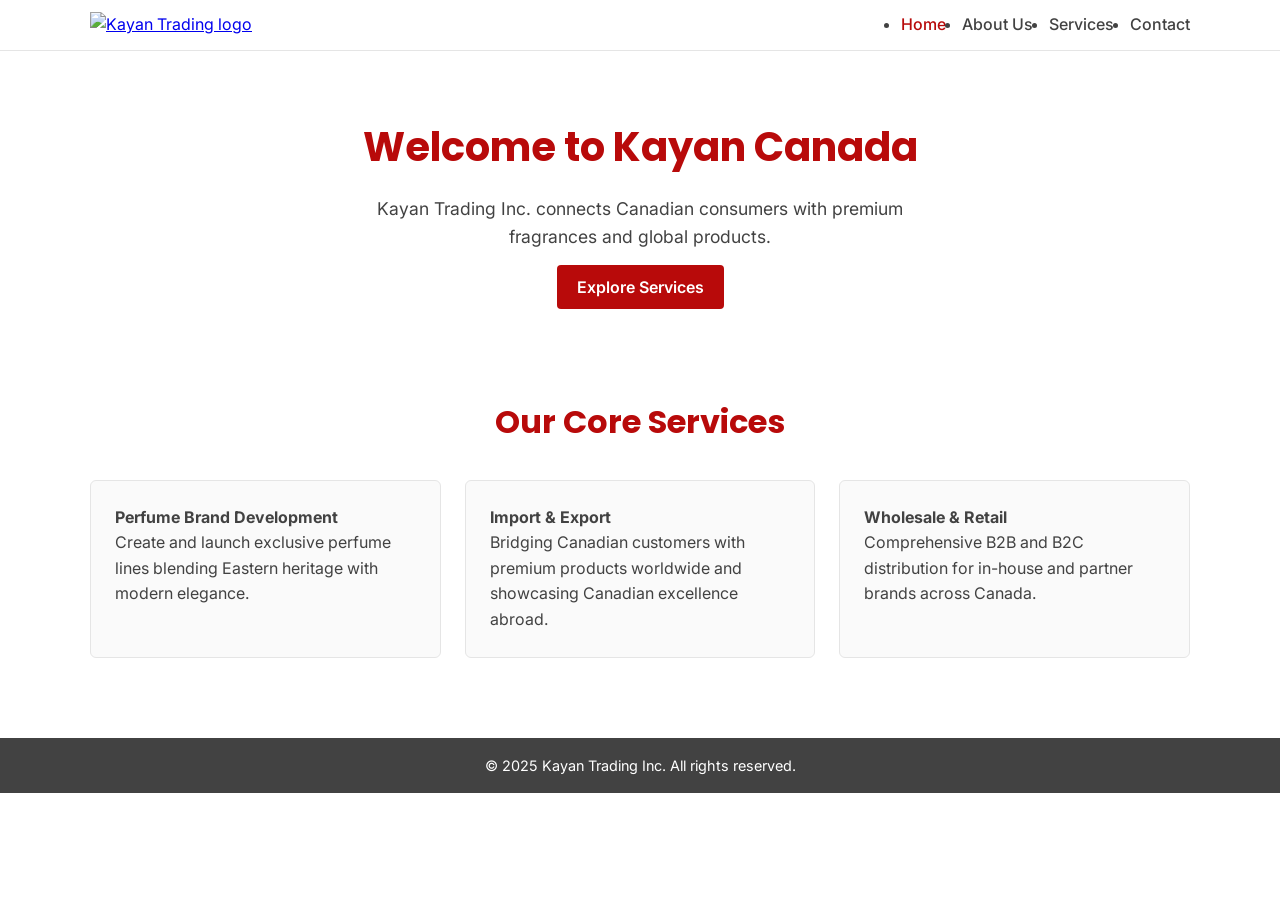
==== index.html @ 9bb763a8 "Organize site: move stylesheet to assets/css, add README" ====
<!DOCTYPE html>
<html lang="en">
<head>
  <meta charset="UTF-8">
  <title>Kayan Trading Inc. – Home</title>
  <meta name="description" content="Premium perfumes, import, export, wholesale & retail in Canada.">
  <meta name="viewport" content="width=device-width, initial-scale=1">
  <link rel="preconnect" href="https://fonts.gstatic.com">
  <link href="https://fonts.googleapis.com/css2?family=Poppins:wght@600&family=Inter:wght@400;500&display=swap" rel="stylesheet">
  <link rel="stylesheet" href="assets/css/style.css">
</head>
<body>
<header>
  <div class="container navbar">
    <a href="index.html"><img src="logo-kayan.PNG" alt="Kayan Trading logo" height="48"></a>

    <input type="checkbox" id="menu-toggle">
    <label for="menu-toggle" class="burger" aria-label="Menu">&#9776;</label>

    <ul class="nav-links">
      <li><a href="index.html" class="active">Home</a></li>
      <li><a href="about.html">About&nbsp;Us</a></li>
      <li><a href="services.html">Services</a></li>
      <li><a href="contact.html">Contact</a></li>
    </ul>
  </div>
</header>

<main>
  <section class="hero container">
    <h1>Welcome to <span>Kayan Canada</span></h1>
    <p>Kayan Trading Inc. connects Canadian consumers with premium fragrances and global products.</p>
    <a href="services.html" class="btn-primary">Explore Services</a>
  </section>

  <section class="section">
    <div class="container">
      <h2>Our Core Services</h2>
      <div class="cards">
        <div class="card">
          <strong>Perfume Brand Development</strong><br>
          Create and launch exclusive perfume lines blending Eastern heritage with modern elegance.
        </div>
        <div class="card">
          <strong>Import&nbsp;&amp;&nbsp;Export</strong><br>
          Bridging Canadian customers with premium products worldwide and showcasing Canadian excellence abroad.
        </div>
        <div class="card">
          <strong>Wholesale&nbsp;&amp;&nbsp;Retail</strong><br>
          Comprehensive B2B and B2C distribution for in-house and partner brands across Canada.
        </div>
      </div>
    </div>
  </section>
</main>

<footer>
  © 2025 Kayan Trading Inc. All rights reserved.
</footer>
</body>
</html>
---- assets/css/style.css ----
:root{
  --color-primary:#b80a0a;
  --color-dark:#424242;
  --color-light:#ffffff;
  --font-heading:'Poppins',system-ui,sans-serif;
  --font-body:'Inter',system-ui,sans-serif;
}
*{box-sizing:border-box;margin:0;padding:0}
body{
  font-family:var(--font-body);
  line-height:1.6;
  color:var(--color-dark);
  background:var(--color-light);
  scroll-behavior:smooth;
}
.container{width:90%;max-width:1100px;margin:auto}
header{background:var(--color-light);border-bottom:1px solid #e5e5e5}
.navbar{display:flex;align-items:center;justify-content:space-between;padding:0.75rem 0}
.navbar img{height:48px}
.nav-links{display:flex;gap:1rem}
.nav-links a{text-decoration:none;color:var(--color-dark);font-weight:500}
.nav-links a.active,.nav-links a:hover{color:var(--color-primary)}
#menu-toggle{display:none}
.burger{display:none;font-size:1.5rem;cursor:pointer;user-select:none}
@media(max-width:768px){
  .nav-links{
    position:absolute;top:64px;right:0;background:var(--color-light);
    flex-direction:column;align-items:flex-start;width:200px;padding:1rem;border-left:1px solid #e5e5e5;
    transform:translateX(100%);transition:transform .3s ease;
  }
  #menu-toggle:checked + .burger + .nav-links{transform:translateX(0)}
  .burger{display:block}
}
.hero{padding:4rem 0 3rem;text-align:center}
.hero h1{font-family:var(--font-heading);font-size:2.5rem;margin-bottom:1rem;color:var(--color-primary)}
.hero p{max-width:600px;margin:0 auto 1.5rem;font-size:1.1rem}
.btn-primary{
  background:var(--color-primary);color:var(--color-light);
  padding:0.75rem 1.25rem;border-radius:4px;text-decoration:none;font-weight:600
}
.section{padding:3rem 0}
.section h2{font-family:var(--font-heading);font-size:2rem;text-align:center;margin-bottom:2rem;color:var(--color-primary)}
.cards{display:grid;gap:1.5rem;grid-template-columns:repeat(auto-fit,minmax(240px,1fr))}
.card{
  border:1px solid #e5e5e5;border-radius:6px;padding:1.5rem;background:#fafafa;
  transition:transform .2s
}
.card:hover{transform:translateY(-4px)}
footer{
  background:var(--color-dark);color:var(--color-light);
  text-align:center;padding:1rem 0;font-size:0.9rem;margin-top:2rem
}
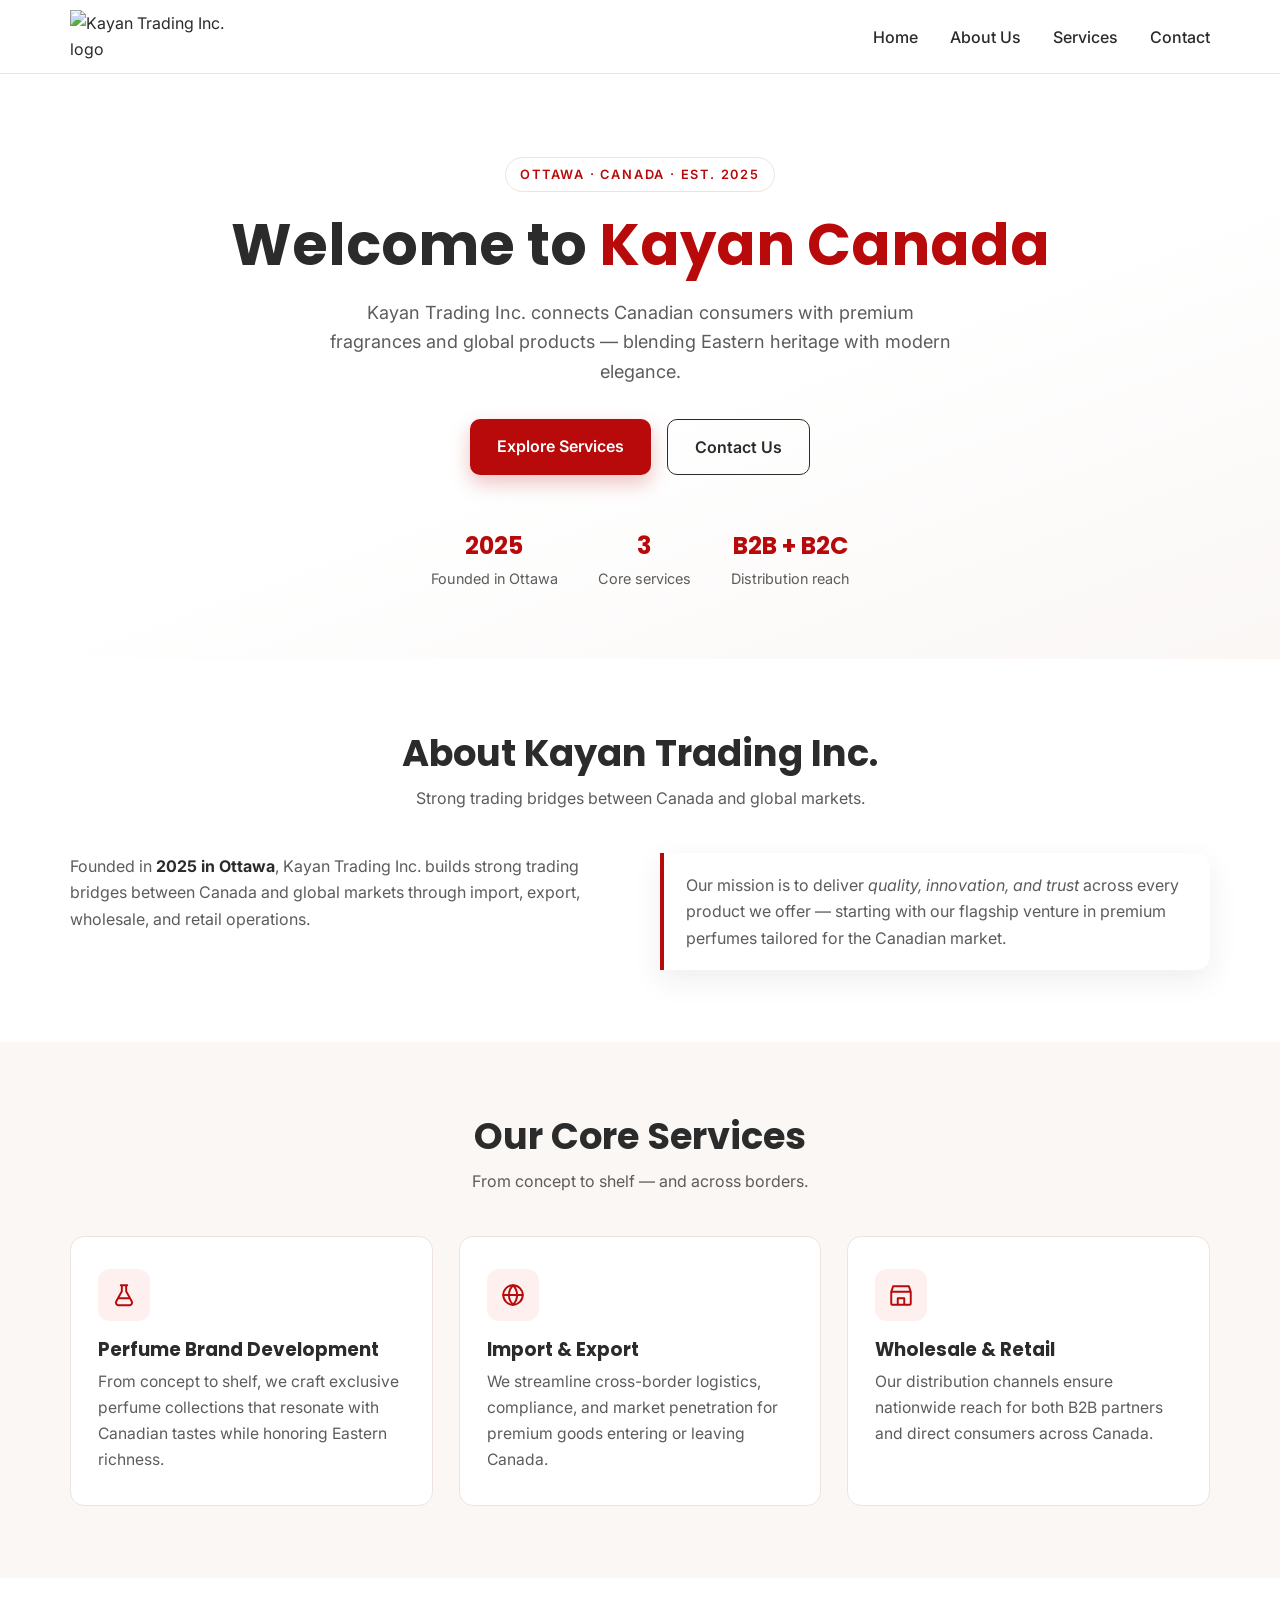
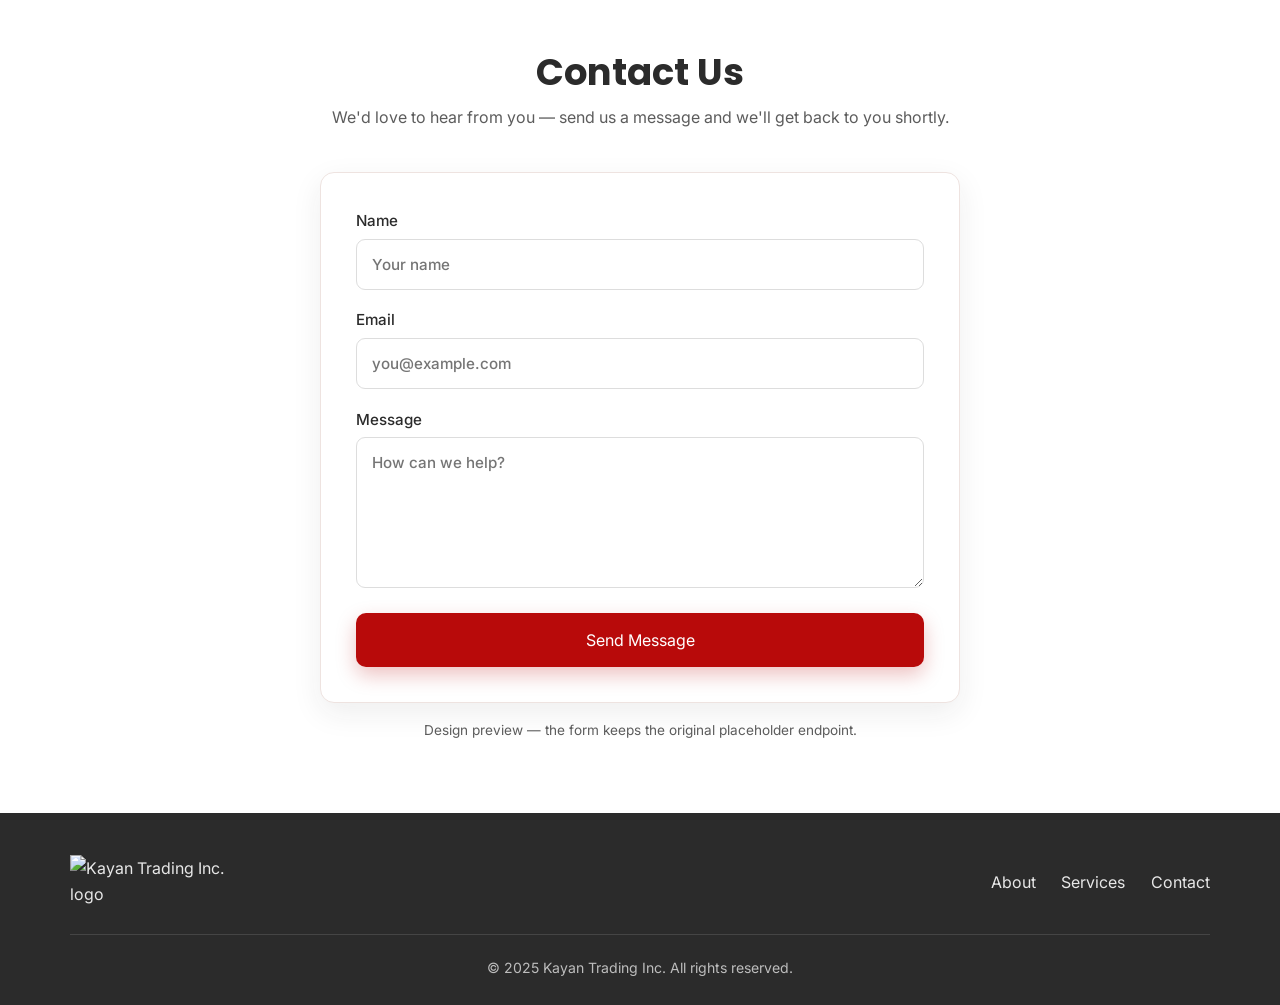
==== commit bbe47a49: "Make the redesigned one-page site the main site" ====
--- a/index.html
+++ b/index.html
@@ -1,61 +1,211 @@
 <!DOCTYPE html>
 <html lang="en">
 <head>
-  <meta charset="UTF-8">
-  <title>Kayan Trading Inc. – Home</title>
-  <meta name="description" content="Premium perfumes, import, export, wholesale & retail in Canada.">
-  <meta name="viewport" content="width=device-width, initial-scale=1">
-  <link rel="preconnect" href="https://fonts.gstatic.com">
-  <link href="https://fonts.googleapis.com/css2?family=Poppins:wght@600&family=Inter:wght@400;500&display=swap" rel="stylesheet">
-  <link rel="stylesheet" href="assets/css/style.css">
+<meta charset="UTF-8">
+<title>Kayan Trading Inc. — Premium Perfumes, Import & Export in Canada</title>
+<meta name="description" content="Kayan Trading Inc. connects Canadian consumers with premium fragrances and global products. Import, export, wholesale & retail — Ottawa, Canada.">
+<meta name="viewport" content="width=device-width, initial-scale=1">
+<link rel="preconnect" href="https://fonts.gstatic.com">
+<link href="https://fonts.googleapis.com/css2?family=Poppins:wght@500;600;700&family=Inter:wght@400;500;600&display=swap" rel="stylesheet">
+<style>
+:root{
+  --red:#b80a0a; --red-dark:#8f0707; --dark:#2b2b2b; --grey:#5c5c5c;
+  --bg:#ffffff; --bg-soft:#faf7f5; --line:#eee3e0;
+  --shadow:0 10px 30px rgba(43,43,43,.08);
+  --radius:14px;
+}
+*{box-sizing:border-box;margin:0;padding:0}
+html{scroll-behavior:smooth}
+body{font-family:'Inter',system-ui,sans-serif;color:var(--dark);background:var(--bg);line-height:1.65}
+h1,h2,h3{font-family:'Poppins',sans-serif;line-height:1.2}
+.container{width:92%;max-width:1140px;margin:auto}
+a{text-decoration:none;color:inherit}
+img{max-width:100%}
+
+/* Header */
+header{position:sticky;top:0;z-index:50;background:rgba(255,255,255,.94);backdrop-filter:blur(8px);border-bottom:1px solid var(--line)}
+.navbar{display:flex;align-items:center;justify-content:space-between;padding:.6rem 0}
+.brand{display:flex;align-items:center;height:54px;width:186px;overflow:hidden;flex:none}
+.brand img{width:186px;height:54px;object-fit:cover;object-position:center}
+.nav-links{display:flex;gap:2rem;list-style:none}
+.nav-links a{font-weight:500;color:var(--dark);padding:.3rem 0;border-bottom:2px solid transparent;transition:.2s}
+.nav-links a:hover{color:var(--red);border-color:var(--red)}
+#menu-toggle{display:none}
+.burger{display:none;font-size:1.6rem;cursor:pointer;color:var(--dark)}
+@media(max-width:768px){
+  .burger{display:block}
+  .nav-links{position:absolute;top:100%;left:0;right:0;background:#fff;flex-direction:column;gap:0;padding:.5rem 5%;border-bottom:1px solid var(--line);display:none}
+  .nav-links li{padding:.6rem 0;border-top:1px solid var(--line)}
+  #menu-toggle:checked ~ .nav-links{display:flex}
+}
+
+/* Hero */
+.hero{background:linear-gradient(160deg,#fff 55%,var(--bg-soft));padding:5.2rem 0 4.2rem;text-align:center}
+.eyebrow{display:inline-block;color:var(--red);font-weight:600;letter-spacing:.14em;text-transform:uppercase;font-size:.8rem;border:1px solid var(--line);background:#fff;padding:.35rem .9rem;border-radius:99px;margin-bottom:1.2rem}
+.hero h1{font-size:clamp(2.2rem,5.5vw,3.6rem);font-weight:700;margin-bottom:1.1rem}
+.hero h1 span{color:var(--red)}
+.hero p{max-width:640px;margin:0 auto 2rem;font-size:1.13rem;color:var(--grey)}
+.btns{display:flex;gap:1rem;justify-content:center;flex-wrap:wrap}
+.btn{display:inline-block;padding:.85rem 1.7rem;border-radius:10px;font-weight:600;transition:.2s}
+.btn-primary{background:var(--red);color:#fff;box-shadow:0 8px 20px rgba(184,10,10,.25)}
+.btn-primary:hover{background:var(--red-dark);transform:translateY(-2px)}
+.btn-ghost{border:1.5px solid var(--dark);color:var(--dark)}
+.btn-ghost:hover{border-color:var(--red);color:var(--red)}
+.stats{display:flex;gap:2.5rem;justify-content:center;flex-wrap:wrap;margin-top:3.2rem}
+.stat{text-align:center}
+.stat strong{display:block;font-family:'Poppins';font-size:1.5rem;color:var(--red)}
+.stat small{color:var(--grey);font-size:.9rem}
+
+/* Sections */
+.section{padding:4.5rem 0}
+.section.alt{background:var(--bg-soft)}
+.section h2{font-size:clamp(1.7rem,3.5vw,2.3rem);text-align:center;margin-bottom:.6rem}
+.section .sub{text-align:center;color:var(--grey);max-width:620px;margin:0 auto 2.6rem}
+.about-grid{display:grid;grid-template-columns:1fr 1fr;gap:2.5rem;align-items:start}
+@media(max-width:768px){.about-grid{grid-template-columns:1fr}}
+.about-grid p{color:var(--grey);margin-bottom:1rem}
+.about-grid p strong{color:var(--dark)}
+.mission{border-left:4px solid var(--red);background:#fff;padding:1.2rem 1.4rem;border-radius:0 var(--radius) var(--radius) 0;box-shadow:var(--shadow)}
+.cards{display:grid;gap:1.6rem;grid-template-columns:repeat(auto-fit,minmax(260px,1fr))}
+.card{background:#fff;border:1px solid var(--line);border-radius:var(--radius);padding:2rem 1.7rem;transition:.25s}
+.card:hover{transform:translateY(-6px);box-shadow:var(--shadow);border-color:#e5cfc9}
+.card .icon{width:52px;height:52px;border-radius:12px;background:#fdf0ef;display:flex;align-items:center;justify-content:center;margin-bottom:1.1rem}
+.card .icon svg{width:26px;height:26px;stroke:var(--red)}
+.card h3{font-size:1.15rem;margin-bottom:.55rem}
+.card p{color:var(--grey);font-size:.98rem}
+
+/* Contact */
+.contact-wrap{max-width:640px;margin:auto;background:#fff;border:1px solid var(--line);border-radius:var(--radius);padding:2.2rem;box-shadow:var(--shadow)}
+.contact-wrap label{display:block;font-weight:500;margin-bottom:1.1rem;font-size:.95rem}
+.contact-wrap input,.contact-wrap textarea{width:100%;margin-top:.35rem;padding:.75rem .9rem;border:1.5px solid #ddd;border-radius:9px;font:inherit;transition:.2s}
+.contact-wrap input:focus,.contact-wrap textarea:focus{outline:none;border-color:var(--red)}
+.contact-wrap button{width:100%;border:none;cursor:pointer;font:inherit}
+.note{text-align:center;color:var(--grey);font-size:.85rem;margin-top:1rem}
+
+footer{background:var(--dark);color:#e8e8e8;padding:2.6rem 0 1.6rem;margin-top:0}
+.foot{display:flex;justify-content:space-between;gap:2rem;flex-wrap:wrap;padding-bottom:1.6rem;border-bottom:1px solid #454545}
+.foot .brand{filter:none}
+.foot nav{display:flex;gap:1.6rem;align-items:center}
+.foot nav a:hover{color:#ff8a80}
+.copy{text-align:center;padding-top:1.3rem;font-size:.88rem;color:#bdbdbd}
+.reveal{opacity:0;transform:translateY(18px);transition:opacity .6s ease,transform .6s ease}
+.reveal.on{opacity:1;transform:none}
+</style>
 </head>
 <body>
+
 <header>
   <div class="container navbar">
-    <a href="index.html"><img src="logo-kayan.PNG" alt="Kayan Trading logo" height="48"></a>
-
+    <a class="brand" href="#home" aria-label="Kayan Trading Inc. — Home"><img src="logo-kayan.PNG" alt="Kayan Trading Inc. logo"></a>
     <input type="checkbox" id="menu-toggle">
     <label for="menu-toggle" class="burger" aria-label="Menu">&#9776;</label>
-
     <ul class="nav-links">
-      <li><a href="index.html" class="active">Home</a></li>
-      <li><a href="about.html">About&nbsp;Us</a></li>
-      <li><a href="services.html">Services</a></li>
-      <li><a href="contact.html">Contact</a></li>
+      <li><a href="#home">Home</a></li>
+      <li><a href="#about">About Us</a></li>
+      <li><a href="#services">Services</a></li>
+      <li><a href="#contact">Contact</a></li>
     </ul>
   </div>
 </header>
 
 <main>
-  <section class="hero container">
-    <h1>Welcome to <span>Kayan Canada</span></h1>
-    <p>Kayan Trading Inc. connects Canadian consumers with premium fragrances and global products.</p>
-    <a href="services.html" class="btn-primary">Explore Services</a>
-  </section>
-
-  <section class="section">
+  <!-- Hero -->
+  <section class="hero" id="home">
+    <div class="container">
+      <span class="eyebrow">Ottawa · Canada · Est. 2025</span>
+      <h1>Welcome to <span>Kayan Canada</span></h1>
+      <p>Kayan Trading Inc. connects Canadian consumers with premium fragrances and global products — blending Eastern heritage with modern elegance.</p>
+      <div class="btns">
+        <a class="btn btn-primary" href="#services">Explore Services</a>
+        <a class="btn btn-ghost" href="#contact">Contact Us</a>
+      </div>
+      <div class="stats">
+        <div class="stat"><strong>2025</strong><small>Founded in Ottawa</small></div>
+        <div class="stat"><strong>3</strong><small>Core services</small></div>
+        <div class="stat"><strong>B2B + B2C</strong><small>Distribution reach</small></div>
+      </div>
+    </div>
+  </section>
+
+  <!-- About -->
+  <section class="section" id="about">
+    <div class="container">
+      <h2>About Kayan Trading Inc.</h2>
+      <p class="sub">Strong trading bridges between Canada and global markets.</p>
+      <div class="about-grid reveal">
+        <p>Founded in <strong>2025 in Ottawa</strong>, Kayan Trading Inc. builds strong trading bridges between Canada and global markets through import, export, wholesale, and retail operations.</p>
+        <div class="mission">
+          <p style="margin:0">Our mission is to deliver <em>quality, innovation, and trust</em> across every product we offer — starting with our flagship venture in premium perfumes tailored for the Canadian market.</p>
+        </div>
+      </div>
+    </div>
+  </section>
+
+  <!-- Services -->
+  <section class="section alt" id="services">
     <div class="container">
       <h2>Our Core Services</h2>
+      <p class="sub">From concept to shelf — and across borders.</p>
       <div class="cards">
-        <div class="card">
-          <strong>Perfume Brand Development</strong><br>
-          Create and launch exclusive perfume lines blending Eastern heritage with modern elegance.
-        </div>
-        <div class="card">
-          <strong>Import&nbsp;&amp;&nbsp;Export</strong><br>
-          Bridging Canadian customers with premium products worldwide and showcasing Canadian excellence abroad.
-        </div>
-        <div class="card">
-          <strong>Wholesale&nbsp;&amp;&nbsp;Retail</strong><br>
-          Comprehensive B2B and B2C distribution for in-house and partner brands across Canada.
-        </div>
-      </div>
+        <div class="card reveal">
+          <div class="icon"><svg viewBox="0 0 24 24" fill="none" stroke-width="1.8" stroke-linecap="round" stroke-linejoin="round"><path d="M9 3h6M10 3v5.5L4.8 18a2.4 2.4 0 0 0 2.1 3.5h10.2a2.4 2.4 0 0 0 2.1-3.5L14 8.5V3"/><path d="M7.5 15h9"/></svg></div>
+          <h3>Perfume Brand Development</h3>
+          <p>From concept to shelf, we craft exclusive perfume collections that resonate with Canadian tastes while honoring Eastern richness.</p>
+        </div>
+        <div class="card reveal">
+          <div class="icon"><svg viewBox="0 0 24 24" fill="none" stroke-width="1.8" stroke-linecap="round" stroke-linejoin="round"><circle cx="12" cy="12" r="9"/><path d="M3 12h18M12 3c2.5 2.6 3.8 5.7 3.8 9S14.5 18.4 12 21c-2.5-2.6-3.8-5.7-3.8-9S9.5 5.6 12 3z"/></svg></div>
+          <h3>Import &amp; Export</h3>
+          <p>We streamline cross-border logistics, compliance, and market penetration for premium goods entering or leaving Canada.</p>
+        </div>
+        <div class="card reveal">
+          <div class="icon"><svg viewBox="0 0 24 24" fill="none" stroke-width="1.8" stroke-linecap="round" stroke-linejoin="round"><path d="M3 9l1.7-5h14.6L21 9M3 9h18M3 9v11a1 1 0 0 0 1 1h16a1 1 0 0 0 1-1V9M9 21v-6h6v6"/></svg></div>
+          <h3>Wholesale &amp; Retail</h3>
+          <p>Our distribution channels ensure nationwide reach for both B2B partners and direct consumers across Canada.</p>
+        </div>
+      </div>
+    </div>
+  </section>
+
+  <!-- Contact -->
+  <section class="section" id="contact">
+    <div class="container">
+      <h2>Contact Us</h2>
+      <p class="sub">We'd love to hear from you — send us a message and we'll get back to you shortly.</p>
+      <form class="contact-wrap reveal" action="https://submit-form.com/your-id" method="POST">
+        <label>Name
+          <input type="text" name="name" required placeholder="Your name">
+        </label>
+        <label>Email
+          <input type="email" name="email" required placeholder="you@example.com">
+        </label>
+        <label>Message
+          <textarea name="message" rows="5" placeholder="How can we help?"></textarea>
+        </label>
+        <button type="submit" class="btn btn-primary">Send Message</button>
+      </form>
+      <p class="note">Design preview — the form keeps the original placeholder endpoint.</p>
     </div>
   </section>
 </main>
 
 <footer>
-  © 2025 Kayan Trading Inc. All rights reserved.
+  <div class="container">
+    <div class="foot">
+      <a class="brand" href="#home"><img src="logo-kayan.PNG" alt="Kayan Trading Inc. logo"></a>
+      <nav>
+        <a href="#about">About</a>
+        <a href="#services">Services</a>
+        <a href="#contact">Contact</a>
+      </nav>
+    </div>
+    <p class="copy">© 2025 Kayan Trading Inc. All rights reserved.</p>
+  </div>
 </footer>
+
+<script>
+const io=new IntersectionObserver(es=>es.forEach(e=>{if(e.isIntersecting){e.target.classList.add('on');io.unobserve(e.target)}}),{threshold:.12});
+document.querySelectorAll('.reveal').forEach(el=>io.observe(el));
+document.querySelectorAll('.nav-links a').forEach(a=>a.addEventListener('click',()=>{document.getElementById('menu-toggle').checked=false}));
+</script>
 </body>
-</html>+</html>
